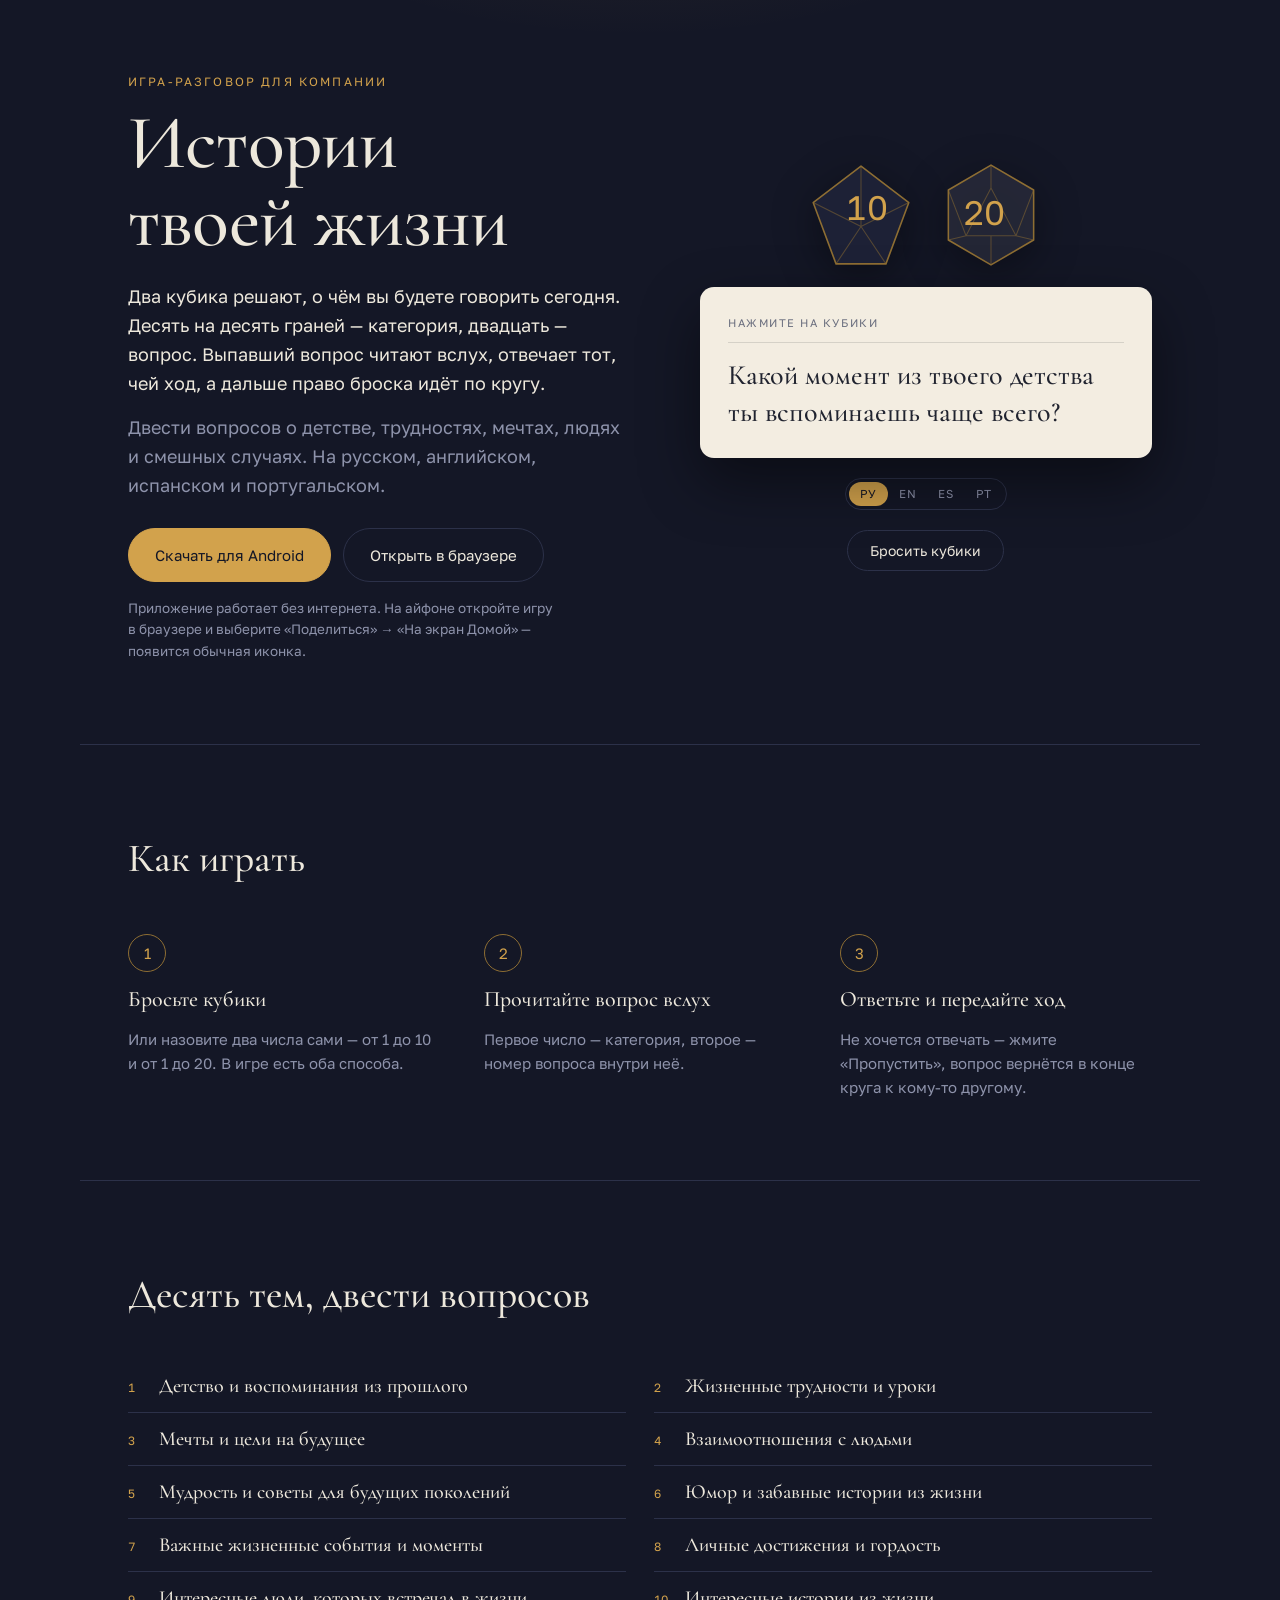
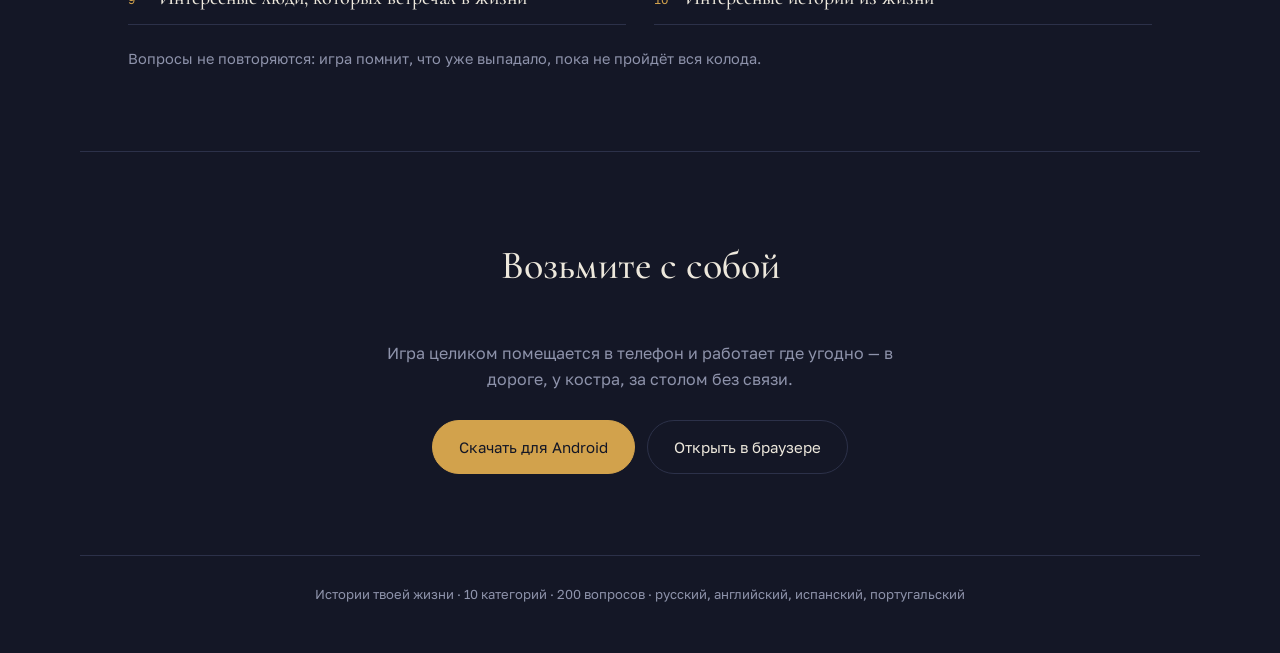
==== index.html @ dcee7ae7 "Лендинг игры «Истории твоей жизни» + веб-версия + APK" ====
<!doctype html>
<html lang="ru">
<head>
<meta charset="utf-8">
<meta name="viewport" content="width=device-width, initial-scale=1">
<meta name="theme-color" content="#141726">
<title>Истории твоей жизни — игра-разговор для компании</title>
<meta name="description" content="Настольная игра-разговор: 10 категорий, 200 вопросов, четыре языка. Бросьте кубики и узнайте друг друга по-настоящему.">
<meta property="og:title" content="Истории твоей жизни">
<meta property="og:description" content="Игра-разговор для компании: 10 категорий, 200 вопросов, четыре языка.">
<meta property="og:type" content="website">
<style>
/* Шрифты лежат рядом с приложением — оно работает без интернета. */

@font-face {
  font-family: 'Cormorant Garamond';
  font-style: normal;
  font-weight: 500;
  font-display: swap;
  src: url([data-uri]) format('woff2');
  unicode-range: U+0301, U+0400-045F, U+0490-0491, U+04B0-04B1, U+2116;
}

@font-face {
  font-family: 'Cormorant Garamond';
  font-style: normal;
  font-weight: 500;
  font-display: swap;
  src: url([data-uri]) format('woff2');
  unicode-range: U+0000-00FF, U+0131, U+0152-0153, U+02BB-02BC, U+02C6, U+02DA, U+02DC, U+0304, U+0308, U+0329, U+2000-206F, U+20AC, U+2122, U+2191, U+2193, U+2212, U+2215, U+FEFF, U+FFFD;
}

@font-face {
  font-family: 'Golos Text';
  font-style: normal;
  font-weight: 400;
  font-display: swap;
  src: url([data-uri]) format('woff2');
  unicode-range: U+0301, U+0400-045F, U+0490-0491, U+04B0-04B1, U+2116;
}

@font-face {
  font-family: 'Golos Text';
  font-style: normal;
  font-weight: 400;
  font-display: swap;
  src: url([data-uri]) format('woff2');
  unicode-range: U+0000-00FF, U+0131, U+0152-0153, U+02BB-02BC, U+02C6, U+02DA, U+02DC, U+0304, U+0308, U+0329, U+2000-206F, U+20AC, U+2122, U+2191, U+2193, U+2212, U+2215, U+FEFF, U+FFFD;
}

@font-face {
  font-family: 'Golos Text';
  font-style: normal;
  font-weight: 500;
  font-display: swap;
  src: url([data-uri]) format('woff2');
  unicode-range: U+0301, U+0400-045F, U+0490-0491, U+04B0-04B1, U+2116;
}

@font-face {
  font-family: 'Golos Text';
  font-style: normal;
  font-weight: 500;
  font-display: swap;
  src: url([data-uri]) format('woff2');
  unicode-range: U+0000-00FF, U+0131, U+0152-0153, U+02BB-02BC, U+02C6, U+02DA, U+02DC, U+0304, U+0308, U+0329, U+2000-206F, U+20AC, U+2122, U+2191, U+2193, U+2212, U+2215, U+FEFF, U+FFFD;
}

/* Лендинг игры: тот же мир, что и в приложении — ночной индиго и латунь */

:root {
  --bg:        #141726;
  --bg-2:      #1D2136;
  --line:      #2C3149;
  --text:      #EDE8DC;
  --muted:     #8E93AB;
  --brass:     #D2A24C;
  --brass-dim: #8E6E33;
  --paper:     #F3EDE1;
  --ink:       #20232F;
  --ink-soft:  #6A6E7E;

  --f-display: "Cormorant Garamond", Georgia, "Times New Roman", serif;
  --f-ui: "Golos Text", -apple-system, "Segoe UI", Roboto, sans-serif;

  --wrap: 1120px;
  --pad: clamp(20px, 5vw, 48px);
}

* { box-sizing: border-box; }

body {
  margin: 0;
  background: var(--bg);
  color: var(--text);
  font-family: var(--f-ui);
  font-size: 16px;
  line-height: 1.6;
  -webkit-font-smoothing: antialiased;
}

img, svg { max-width: 100%; }

h1, h2, h3 { font-family: var(--f-display); font-weight: 500; text-wrap: balance; margin: 0; }

.btn {
  display: inline-block;
  padding: 14px 26px;
  border: 1px solid var(--line);
  border-radius: 999px;
  color: var(--text);
  background: transparent;
  font-family: inherit;
  font-size: 15px;
  text-decoration: none;
  cursor: pointer;
  transition: border-color .2s, background .2s, color .2s;
}
.btn:hover { border-color: var(--brass-dim); }

.btn--main {
  background: var(--brass);
  border-color: var(--brass);
  color: var(--bg);
}
.btn--main:hover { background: color-mix(in oklab, var(--brass) 88%, white); }

:where(a, button):focus-visible { outline: 2px solid var(--brass); outline-offset: 3px; }

/* ===================== Первый экран ===================== */

.hero {
  max-width: var(--wrap);
  margin: 0 auto;
  padding: clamp(40px, 8vh, 88px) var(--pad) clamp(48px, 9vh, 96px);
  display: grid;
  gap: clamp(36px, 6vw, 72px);
  grid-template-columns: 1fr;
  align-items: center;
  position: relative;
}

.hero::before {
  content: "";
  position: absolute;
  inset: -30% -10% auto -10%;
  height: 80vh;
  background: radial-gradient(50% 50% at 50% 0%, color-mix(in oklab, var(--brass) 14%, transparent), transparent 72%);
  pointer-events: none;
  z-index: -1;
}

@media (min-width: 900px) {
  .hero { grid-template-columns: 1.05fr .95fr; }
}

.eyebrow {
  margin: 0 0 14px;
  font-size: 12px;
  letter-spacing: .18em;
  text-transform: uppercase;
  color: var(--brass);
}

.hero h1 {
  font-size: clamp(42px, 8vw, 76px);
  line-height: 1.02;
  letter-spacing: -.01em;
  margin-bottom: 22px;
}

.lede {
  margin: 0 0 16px;
  font-size: clamp(16px, 1.9vw, 18px);
  max-width: 34em;
}
.lede--quiet { color: var(--muted); }

.cta {
  display: flex;
  flex-wrap: wrap;
  gap: 12px;
  margin-top: 28px;
}
.cta--center { justify-content: center; }

.note {
  margin: 16px 0 0;
  font-size: 13.5px;
  color: var(--muted);
  max-width: 32em;
}

/* ===================== Живая проба ===================== */

.demo {
  display: grid;
  justify-items: center;
  gap: 20px;
}

.demo__dice {
  position: relative;
  display: flex;
  gap: 26px;
  cursor: pointer;
}

.die { width: clamp(84px, 16vw, 104px); height: auto; display: block; filter: drop-shadow(0 10px 22px rgba(0,0,0,.4)); }
.die__face { fill: var(--bg-2); stroke: var(--brass-dim); stroke-width: 1.5; stroke-linejoin: round; }
.die__edge { fill: none; stroke: var(--brass-dim); stroke-width: 1; opacity: .5; stroke-linejoin: round; }
.die--q .die__face { fill: color-mix(in oklab, var(--bg-2) 82%, var(--brass) 6%); }

.demo__num {
  position: absolute;
  top: 42%;
  left: 25%;
  transform: translate(-50%, -50%);
  font-size: clamp(26px, 5vw, 34px);
  color: var(--brass);
  font-variant-numeric: tabular-nums;
  pointer-events: none;
}
.demo__num--q { left: 75%; top: 47%; }

@keyframes shake {
  0%   { transform: translateY(0) rotate(0deg); }
  25%  { transform: translateY(-9px) rotate(-7deg); }
  50%  { transform: translateY(2px) rotate(6deg); }
  75%  { transform: translateY(-5px) rotate(-3deg); }
  100% { transform: translateY(0) rotate(0deg); }
}
.is-rolling .die { animation: shake .34s ease-in-out infinite; }
.is-rolling .die--q { animation-delay: .07s; }

.card {
  width: min(100%, 30rem);
  background: var(--paper);
  color: var(--ink);
  border-radius: 14px;
  padding: clamp(20px, 3vw, 28px);
  box-shadow: 0 24px 60px rgba(0,0,0,.45);
  display: grid;
  gap: 14px;
  animation: deal .45s cubic-bezier(.2,.8,.25,1) both;
}

@keyframes deal {
  from { opacity: 0; transform: translateY(20px) rotate(-1deg); }
  to   { opacity: 1; transform: none; }
}

.card__head {
  display: flex;
  align-items: baseline;
  justify-content: space-between;
  gap: 12px;
  padding-bottom: 12px;
  border-bottom: 1px solid color-mix(in oklab, var(--ink) 14%, transparent);
}
.card__cat { font-size: 11px; letter-spacing: .14em; text-transform: uppercase; color: var(--ink-soft); line-height: 1.4; }
.card__nums { font-size: 12px; color: var(--ink-soft); font-variant-numeric: tabular-nums; white-space: nowrap; }
.card__q { margin: 0; font-family: var(--f-display); font-size: clamp(22px, 3vw, 28px); line-height: 1.3; }

.demo__langs { display: inline-flex; padding: 3px; border: 1px solid var(--line); border-radius: 999px; }
.demo__lang {
  padding: 5px 11px;
  border: 0;
  border-radius: 999px;
  background: transparent;
  color: var(--muted);
  font-family: inherit;
  font-size: 11.5px;
  letter-spacing: .06em;
  cursor: pointer;
}
.demo__lang.is-on { background: var(--brass); color: var(--bg); }

.btn--roll { padding: 11px 22px; font-size: 14px; }

/* ===================== Секции ===================== */

section {
  max-width: var(--wrap);
  margin: 0 auto;
  padding: clamp(48px, 9vh, 96px) var(--pad);
  border-top: 1px solid var(--line);
}

section h2 {
  font-size: clamp(28px, 4.4vw, 40px);
  margin-bottom: clamp(28px, 4vw, 44px);
}

.steps {
  list-style: none;
  margin: 0;
  padding: 0;
  display: grid;
  gap: clamp(24px, 4vw, 44px);
  grid-template-columns: 1fr;
}
@media (min-width: 760px) { .steps { grid-template-columns: repeat(3, 1fr); } }

.steps li { display: grid; gap: 10px; align-content: start; }

.steps__n {
  display: grid;
  place-items: center;
  width: 38px; height: 38px;
  border: 1px solid var(--brass-dim);
  border-radius: 999px;
  color: var(--brass);
  font-size: 15px;
}
.steps h3 { font-size: 22px; }
.steps p { margin: 0; color: var(--muted); font-size: 15px; }

.cats__list {
  list-style: none;
  margin: 0 0 22px;
  padding: 0;
  display: grid;
  gap: 10px 28px;
  grid-template-columns: 1fr;
  counter-reset: cat;
}
@media (min-width: 700px) { .cats__list { grid-template-columns: 1fr 1fr; } }

.cats__list li {
  counter-increment: cat;
  display: flex;
  gap: 14px;
  align-items: baseline;
  padding-bottom: 10px;
  border-bottom: 1px solid var(--line);
  font-size: clamp(17px, 2.2vw, 20px);
  font-family: var(--f-display);
}
.cats__list li::before {
  content: counter(cat);
  color: var(--brass);
  font-family: var(--f-ui);
  font-size: 12px;
  font-variant-numeric: tabular-nums;
  min-width: 1.4em;
}

.cats__note { margin: 0; color: var(--muted); font-size: 14.5px; }

.closing { text-align: center; }
.closing p { color: var(--muted); max-width: 34em; margin: 0 auto; }

footer {
  max-width: var(--wrap);
  margin: 0 auto;
  padding: 28px var(--pad) 48px;
  border-top: 1px solid var(--line);
  color: var(--muted);
  font-size: 13px;
  text-align: center;
}
footer p { margin: 0; }

@media (prefers-reduced-motion: reduce) {
  * { animation-duration: .01ms !important; animation-iteration-count: 1 !important; transition-duration: .01ms !important; }
}

</style>
</head>
<body>

<header class="hero">
  <div class="hero__text">
    <p class="eyebrow">Игра-разговор для компании</p>
    <h1>Истории твоей&nbsp;жизни</h1>
    <p class="lede">
      Два кубика решают, о чём вы будете говорить сегодня. Десять на десять граней —
      категория, двадцать — вопрос. Выпавший вопрос читают вслух, отвечает тот, чей ход,
      а дальше право броска идёт по кругу.
    </p>
    <p class="lede lede--quiet">
      Двести вопросов о детстве, трудностях, мечтах, людях и смешных случаях.
      На русском, английском, испанском и португальском.
    </p>

    <div class="cta">
      <a class="btn btn--main" href="life-story-game.apk" download>Скачать для Android</a>
      <a class="btn" href="play/">Открыть в браузере</a>
    </div>
    <p class="note">
      Приложение работает без интернета. На айфоне откройте игру в браузере
      и выберите «Поделиться» → «На экран Домой» — появится обычная иконка.
    </p>
  </div>

  <!-- Живая проба: те же кубики, что и в игре -->
  <div class="demo">
    <div class="demo__dice" id="dice">
      <svg class="die" viewBox="0 0 100 100" aria-hidden="true">
        <path class="die__face" d="M50 3 L96 38 L74 97 L26 97 L4 38 Z"/>
        <path class="die__edge" d="M50 3 L50 61 M4 38 L50 61 L96 38 M26 97 L50 61 L74 97"/>
      </svg>
      <span class="demo__num" id="n1">10</span>
      <svg class="die die--q" viewBox="0 0 100 100" aria-hidden="true">
        <path class="die__face" d="M50 2 L91 26 L91 74 L50 98 L9 74 L9 26 Z"/>
        <path class="die__edge" d="M50 24 L74 70 L26 70 Z M50 2 L50 24 M91 26 L74 70 M91 74 L74 70 M50 98 L50 70 M9 74 L26 70 M9 26 L26 70"/>
      </svg>
      <span class="demo__num demo__num--q" id="n2">20</span>
    </div>

    <article class="card" id="card">
      <div class="card__head">
        <span class="card__cat" id="cat">Нажмите на кубики</span>
        <span class="card__nums" id="nums"></span>
      </div>
      <p class="card__q" id="q">Какой момент из твоего детства ты вспоминаешь чаще всего?</p>
    </article>

    <div class="demo__langs" id="langs">
      <button class="demo__lang is-on" data-lang="ru" type="button">РУ</button>
      <button class="demo__lang" data-lang="en" type="button">EN</button>
      <button class="demo__lang" data-lang="es" type="button">ES</button>
      <button class="demo__lang" data-lang="pt" type="button">PT</button>
    </div>
    <button class="btn btn--roll" id="roll" type="button">Бросить кубики</button>
  </div>
</header>

<main>

<section class="how">
  <h2>Как играть</h2>
  <ol class="steps">
    <li>
      <span class="steps__n">1</span>
      <h3>Бросьте кубики</h3>
      <p>Или назовите два числа сами — от 1 до 10 и от 1 до 20. В игре есть оба способа.</p>
    </li>
    <li>
      <span class="steps__n">2</span>
      <h3>Прочитайте вопрос вслух</h3>
      <p>Первое число — категория, второе — номер вопроса внутри неё.</p>
    </li>
    <li>
      <span class="steps__n">3</span>
      <h3>Ответьте и передайте ход</h3>
      <p>Не хочется отвечать — жмите «Пропустить», вопрос вернётся в конце круга к кому-то другому.</p>
    </li>
  </ol>
</section>

<section class="cats">
  <h2>Десять тем, двести вопросов</h2>
  <ul class="cats__list" id="cats"></ul>
  <p class="cats__note">Вопросы не повторяются: игра помнит, что уже выпадало, пока не пройдёт вся колода.</p>
</section>

<section class="closing">
  <h2>Возьмите с собой</h2>
  <p>Игра целиком помещается в телефон и работает где угодно — в дороге, у костра, за столом без связи.</p>
  <div class="cta cta--center">
    <a class="btn btn--main" href="life-story-game.apk" download>Скачать для Android</a>
    <a class="btn" href="play/">Открыть в браузере</a>
  </div>
</section>

</main>

<footer>
  <p>Истории твоей жизни · 10 категорий · 200 вопросов · русский, английский, испанский, португальский</p>
</footer>

<script>
// Живая проба на лендинге: те же кубики, что и в игре
(function () {
  var DEMO = [{"cat":{"ru":"Детство и воспоминания из прошлого","en":"Childhood and Memories from the Past","es":"Infancia y recuerdos del pasado","pt":"Infância e memórias do passado"},"qs":[{"n":1,"ru":"Какой момент из твоего детства ты вспоминаешь чаще всего?","en":"What moment from your childhood do you remember most often?","es":"¿Qué momento de tu infancia recuerdas con más frecuencia?","pt":"Qual momento da sua infância você lembra com mais frequência?"},{"n":8,"ru":"Какой школьный предмет ты любил больше всего и почему?","en":"Which school subject did you like the most and why?","es":"¿Qué materia escolar te gustaba más y por qué?","pt":"Qual matéria da escola você mais gostava e por quê?"},{"n":15,"ru":"Какой был твой самый первый успех или победа?","en":"What was your very first success or victory?","es":"¿Cuál fue tu primer éxito o tu primera victoria?","pt":"Qual foi o seu primeiro sucesso ou a sua primeira vitória?"}]},{"cat":{"ru":"Жизненные трудности и уроки","en":"Life Challenges and Lessons","es":"Dificultades y lecciones de la vida","pt":"Dificuldades e lições da vida"},"qs":[{"n":1,"ru":"Какой самый сложный период в жизни ты прошел и чему он тебя научил?","en":"What was the hardest period in your life, and what did it teach you?","es":"¿Cuál fue la etapa más difícil de tu vida y qué te enseñó?","pt":"Qual foi o período mais difícil da sua vida e o que ele lhe ensinou?"},{"n":8,"ru":"Что помогает тебе сохранять надежду, когда все кажется сложным?","en":"What helps you keep hope when everything feels difficult?","es":"¿Qué te ayuda a mantener la esperanza cuando todo parece difícil?","pt":"O que ajuda você a manter a esperança quando tudo parece difícil?"},{"n":15,"ru":"Есть ли у тебя ритуалы, которые помогают восстанавливаться после трудностей?","en":"Do you have any rituals that help you recover after hard times?","es":"¿Tienes rituales que te ayudan a recuperarte después de las dificultades?","pt":"Você tem rituais que ajudam a se recuperar depois das dificuldades?"}]},{"cat":{"ru":"Мечты и цели на будущее","en":"Dreams and Goals for the Future","es":"Sueños y metas para el futuro","pt":"Sonhos e metas para o futuro"},"qs":[{"n":1,"ru":"Есть ли мечта, которую ты лелеешь много лет?","en":"Do you have a dream you’ve cherished for many years?","es":"¿Hay algún sueño que llevas guardando muchos años?","pt":"Existe um sonho que você guarda há muitos anos?"},{"n":8,"ru":"Как ты выбираешь, на чём сосредоточиться?","en":"How do you choose what to focus on?","es":"¿Cómo eliges en qué concentrarte?","pt":"Como você escolhe em que se concentrar?"},{"n":15,"ru":"Какой вклад ты хочешь оставить после себя?","en":"What contribution would you like to leave behind?","es":"¿Qué huella quieres dejar detrás de ti?","pt":"Que marca você quer deixar depois de si?"}]},{"cat":{"ru":"Взаимоотношения с людьми","en":"Relationships with People","es":"Relaciones con las personas","pt":"Relações com as pessoas"},"qs":[{"n":1,"ru":"Какие качества ты ценишь в друзьях больше всего?","en":"What qualities do you value most in friends?","es":"¿Qué cualidades valoras más en los amigos?","pt":"Que qualidades você mais valoriza nos amigos?"},{"n":8,"ru":"Есть ли у тебя близкий друг, которому ты можешь доверить всё?","en":"Do you have a close friend you can tell everything to?","es":"¿Tienes un amigo cercano a quien puedes confiarle todo?","pt":"Você tem um amigo próximo a quem pode confiar tudo?"},{"n":15,"ru":"Что для тебя значит поддержка от близких людей?","en":"What does support from your loved ones mean to you?","es":"¿Qué significa para ti el apoyo de tus seres queridos?","pt":"O que significa para você o apoio das pessoas próximas?"}]},{"cat":{"ru":"Мудрость и советы для будущих поколений","en":"Wisdom and Advice for Future Generations","es":"Sabiduría y consejos para las futuras generaciones","pt":"Sabedoria e conselhos para as futuras gerações"},"qs":[{"n":1,"ru":"Какой совет ты бы хотел передать своим детям?","en":"What advice would you like to pass on to your children?","es":"¿Qué consejo te gustaría transmitirles a tus hijos?","pt":"Que conselho você gostaria de passar para os seus filhos?"},{"n":8,"ru":"Что, по твоему мнению, самое главное в жизни?","en":"What do you think is the most important thing in life?","es":"¿Qué es, en tu opinión, lo más importante en la vida?","pt":"O que, na sua opinião, é o mais importante na vida?"},{"n":15,"ru":"Как ты думаешь, что делает человека по-настоящему сильным?","en":"What do you think makes a person truly strong?","es":"¿Qué crees que hace a una persona verdaderamente fuerte?","pt":"O que você acha que torna uma pessoa verdadeiramente forte?"}]},{"cat":{"ru":"Юмор и забавные истории из жизни","en":"Humor and Funny Stories from Life","es":"Humor e historias divertidas de la vida","pt":"Humor e histórias engraçadas da vida"},"qs":[{"n":1,"ru":"Какая самая забавная ситуация случалась с тобой в путешествиях?","en":"What is the funniest situation that has happened to you while traveling?","es":"¿Cuál fue la situación más graciosa que te pasó viajando?","pt":"Qual foi a situação mais engraçada que aconteceu com você viajando?"},{"n":8,"ru":"Какой самый смешной подарок ты когда-либо получал?","en":"What is the funniest gift you’ve ever received?","es":"¿Cuál fue el regalo más gracioso que has recibido?","pt":"Qual foi o presente mais engraçado que você já recebeu?"},{"n":15,"ru":"Какая шутка из кино тебе больше всего нравится?","en":"What joke from a movie do you like the most?","es":"¿Cuál es la broma de película que más te gusta?","pt":"Qual é a piada de filme de que você mais gosta?"}]},{"cat":{"ru":"Важные жизненные события и моменты","en":"Important Life Events and Moments","es":"Acontecimientos y momentos importantes de la vida","pt":"Acontecimentos e momentos importantes da vida"},"qs":[{"n":1,"ru":"Какое событие стало переломным в твоей жизни?","en":"Which event became a turning point in your life?","es":"¿Qué acontecimiento marcó un antes y un después en tu vida?","pt":"Que acontecimento dividiu a sua vida em antes e depois?"},{"n":8,"ru":"Какая встреча с человеком оказалась для тебя важной?","en":"Which meeting with a person turned out to be important for you?","es":"¿Qué encuentro con una persona resultó importante para ti?","pt":"Que encontro com uma pessoa foi importante para você?"},{"n":15,"ru":"Какой момент жизни ты хотел бы пережить снова?","en":"Which moment in your life would you like to live through again?","es":"¿Qué momento de tu vida te gustaría vivir de nuevo?","pt":"Que momento da sua vida você gostaria de viver de novo?"}]},{"cat":{"ru":"Личные достижения и гордость","en":"Personal Achievements and Pride","es":"Logros personales y orgullo","pt":"Conquistas pessoais e orgulho"},"qs":[{"n":1,"ru":"Какое из своих достижений ты считаешь самым сложным?","en":"Which of your achievements do you consider the most difficult?","es":"¿Cuál de tus logros consideras el más difícil?","pt":"Qual das suas conquistas você considera a mais difícil?"},{"n":8,"ru":"Какое достижение кажется тебе самым неожиданным?","en":"Which achievement feels the most unexpected to you?","es":"¿Qué logro te parece el más inesperado?","pt":"Que conquista parece a mais inesperada para você?"},{"n":15,"ru":"Чем ты гордишься в своей семье?","en":"What are you proud of in your family?","es":"¿De qué te sientes orgulloso en tu familia?","pt":"Do que você se orgulha na sua família?"}]},{"cat":{"ru":"Интересные люди, которых встречал в жизни","en":"Interesting People You’ve Met in Life","es":"Personas interesantes que has conocido en la vida","pt":"Pessoas interessantes que você encontrou na vida"},"qs":[{"n":1,"ru":"Кто из людей, которых ты встретил, оставил на тебя самое большое впечатление?","en":"Which person you’ve met has made the biggest impression on you?","es":"¿Cuál de las personas que has conocido te dejó la impresión más fuerte?","pt":"Qual das pessoas que você conheceu deixou a impressão mais forte?"},{"n":8,"ru":"Есть ли человек, чей жизненный путь ты считаешь образцом?","en":"Is there a person whose life path you consider a model or example?","es":"¿Hay alguien cuyo camino de vida consideras un ejemplo?","pt":"Existe alguém cujo caminho de vida você considera um exemplo?"},{"n":15,"ru":"Кто научил тебя терпению и пониманию?","en":"Who taught you patience and understanding?","es":"¿Quién te enseñó la paciencia y la comprensión?","pt":"Quem ensinou a você a paciência e a compreensão?"}]},{"cat":{"ru":"Интересные истории из жизни","en":"Interesting Stories from Life","es":"Historias interesantes de la vida","pt":"Histórias interessantes da vida"},"qs":[{"n":1,"ru":"Какая самая неожиданная история произошла с тобой в путешествии?","en":"What is the most unexpected story that has happened to you while traveling?","es":"¿Cuál fue la historia más inesperada que viviste en un viaje?","pt":"Qual foi a história mais inesperada que aconteceu com você em uma viagem?"},{"n":8,"ru":"Была ли ситуация, когда случайный разговор изменил твои планы?","en":"Was there a situation when a random conversation changed your plans?","es":"¿Hubo alguna situación en que una conversación casual cambió tus planes?","pt":"Houve alguma situação em que uma conversa casual mudou os seus planos?"},{"n":15,"ru":"Были ли события, когда всё складывалось удивительным образом?","en":"Were there events when everything came together in an amazing way?","es":"¿Hubo acontecimientos en que todo se acomodó de forma asombrosa?","pt":"Houve acontecimentos em que tudo se encaixou de um jeito surpreendente?"}]}];
  var lang = 'ru';
  var rolling = false;

  var $ = function (id) { return document.getElementById(id); };
  var dice = $('dice'), card = $('card'), n1 = $('n1'), n2 = $('n2');

  function rnd(n) { return Math.floor(Math.random() * n); }

  function drawCats() {
    $('cats').innerHTML = DEMO.map(function (d) {
      return '<li>' + d.cat[lang] + '</li>';
    }).join('');
  }

  var current = null;

  function draw() {
    if (!current) return;
    $('cat').textContent = DEMO[current.c - 1].cat[lang];
    $('q').textContent = current.q[lang];
    $('nums').textContent = current.c + ' · ' + current.q.n;
  }

  function roll() {
    if (rolling) return;
    rolling = true;
    document.body.classList.add('is-rolling');

    var c = 1 + rnd(DEMO.length);
    var q = DEMO[c - 1].qs[rnd(DEMO[c - 1].qs.length)];

    var tick = setInterval(function () {
      n1.textContent = 1 + rnd(10);
      n2.textContent = 1 + rnd(20);
    }, 70);

    setTimeout(function () {
      clearInterval(tick);
      document.body.classList.remove('is-rolling');
      rolling = false;
      n1.textContent = c;
      n2.textContent = q.n;
      current = { c: c, q: q };
      card.style.animation = 'none';
      void card.offsetWidth;
      card.style.animation = '';
      draw();
    }, 700);
  }

  $('roll').addEventListener('click', roll);
  dice.addEventListener('click', roll);

  $('langs').addEventListener('click', function (e) {
    var b = e.target.closest('.demo__lang');
    if (!b) return;
    lang = b.getAttribute('data-lang');
    document.querySelectorAll('.demo__lang').forEach(function (el) {
      el.classList.toggle('is-on', el.getAttribute('data-lang') === lang);
    });
    drawCats();
    draw();
  });

  drawCats();
})();
</script>
</body>
</html>
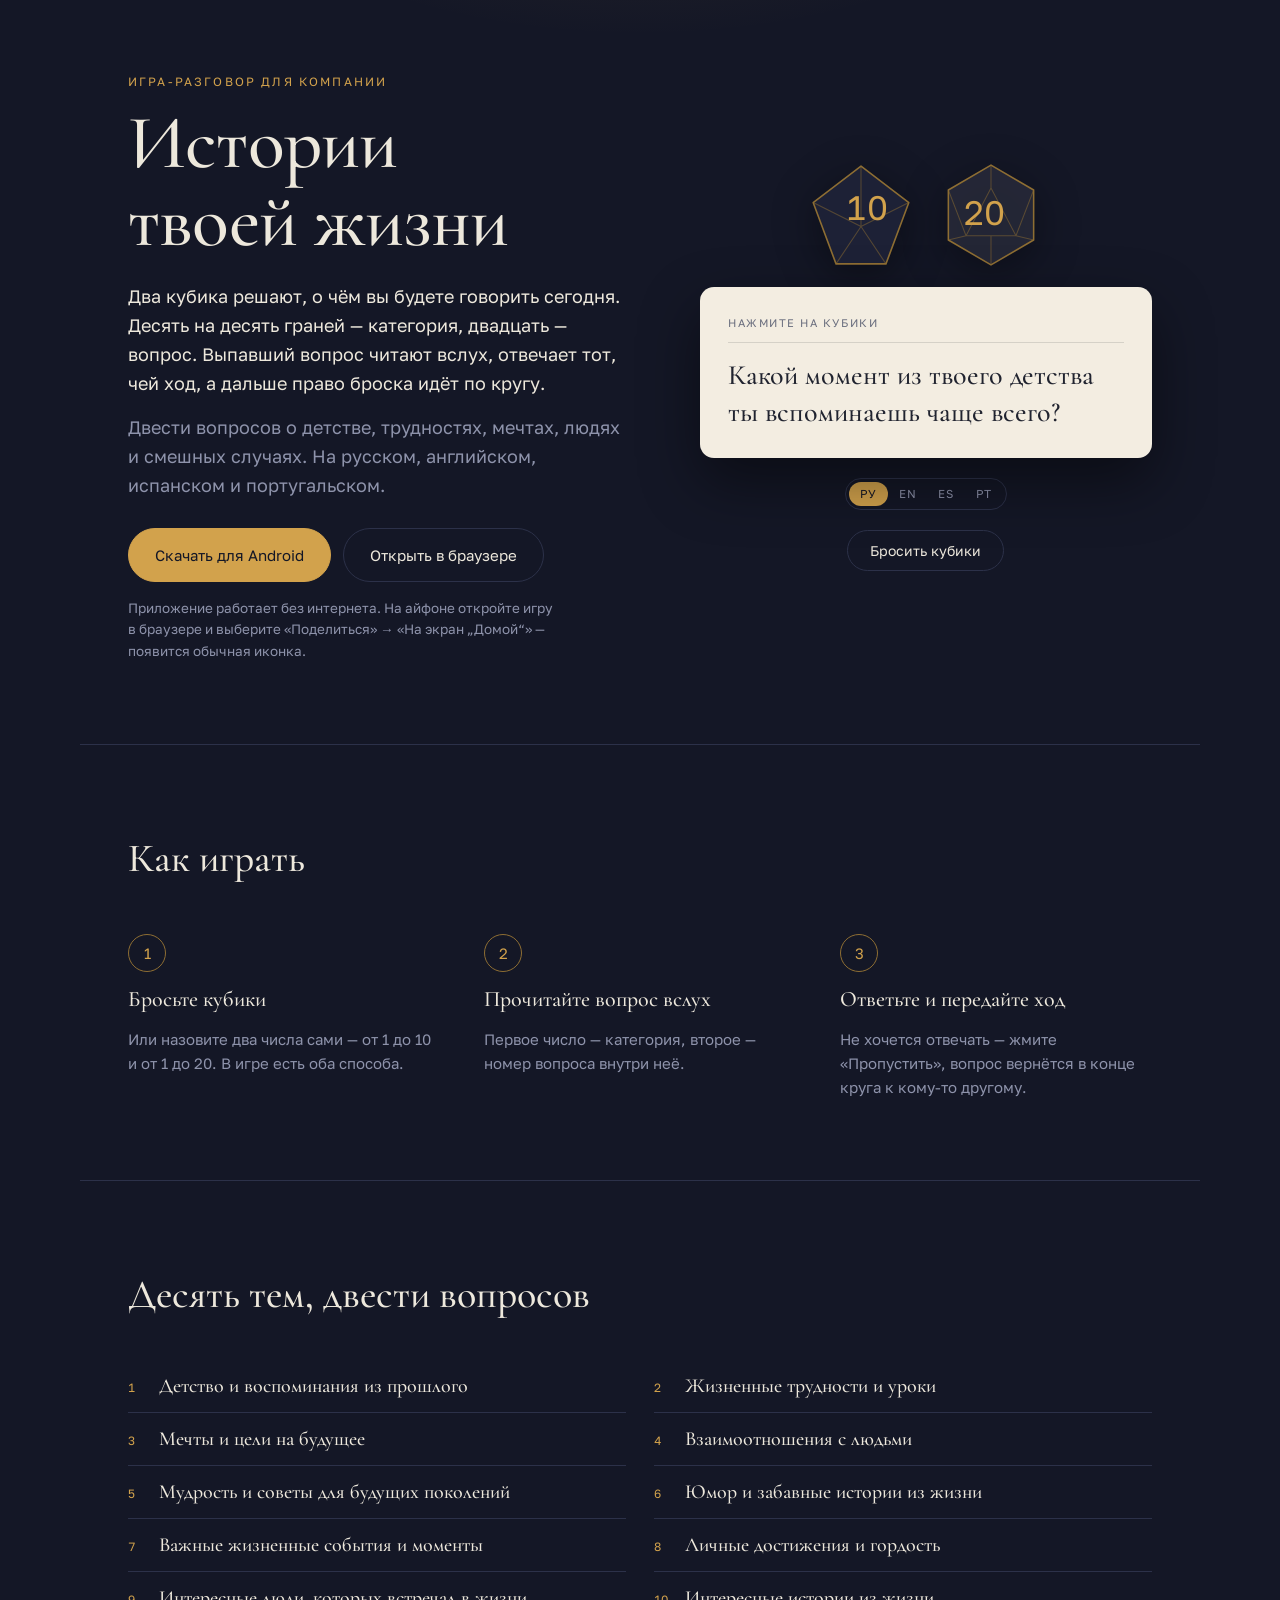
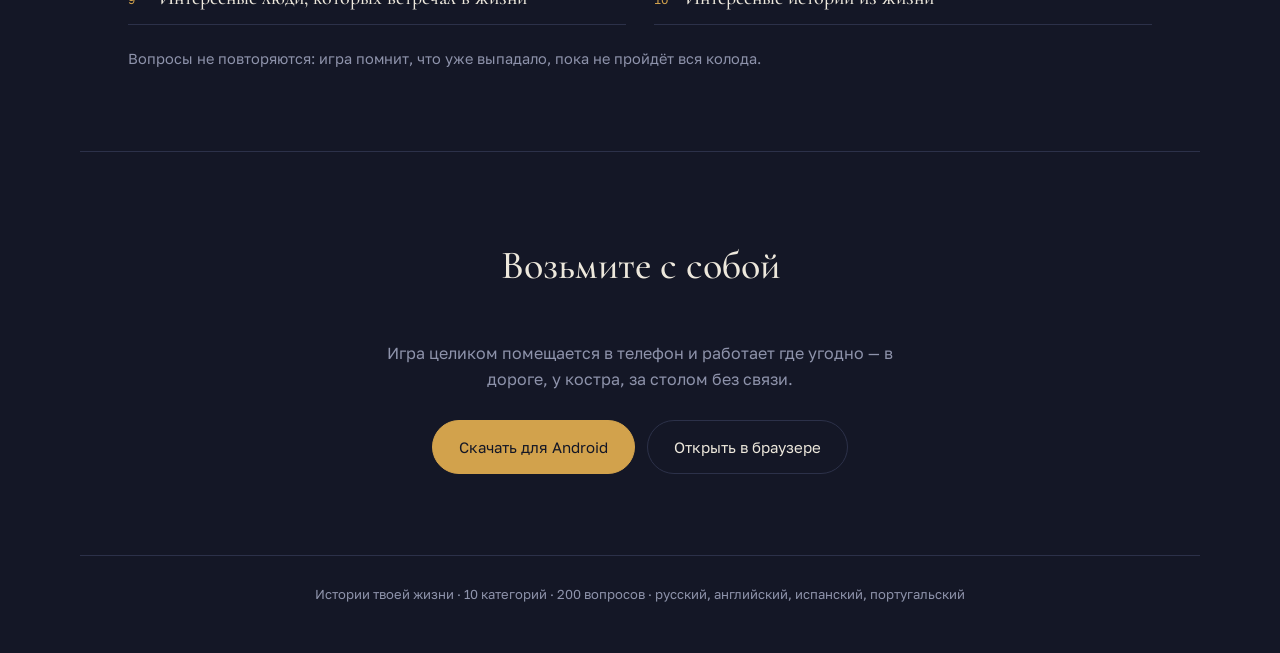
==== commit 716b5ac1: "Кнопки подстраиваются под телефон; подсказка про иконку на айфоне" ====
--- a/index.html
+++ b/index.html
@@ -366,6 +366,33 @@
   * { animation-duration: .01ms !important; animation-iteration-count: 1 !important; transition-duration: .01ms !important; }
 }
 
+/* ===================== Подсказка для айфона ===================== */
+
+.tip {
+  margin-top: 22px;
+  padding: 20px 22px;
+  border: 1px solid var(--brass-dim);
+  border-radius: 14px;
+  background: color-mix(in oklab, var(--bg-2) 88%, var(--brass) 5%);
+  display: grid;
+  gap: 16px;
+  justify-items: start;
+  max-width: 34em;
+}
+
+.tip__steps {
+  margin: 0;
+  padding-left: 1.2em;
+  display: grid;
+  gap: 9px;
+  font-size: 15px;
+}
+.tip__steps b { color: var(--brass); font-weight: 500; }
+
+.tip__note { margin: 0; font-size: 13px; color: var(--muted); }
+
+[hidden] { display: none !important; }
+
 </style>
 </head>
 <body>
@@ -385,12 +412,24 @@
     </p>
 
     <div class="cta">
-      <a class="btn btn--main" href="life-story-game.apk" download>Скачать для Android</a>
-      <a class="btn" href="play/">Открыть в браузере</a>
+      <a class="btn btn--main" id="cta-main" href="life-story-game.apk" download>Скачать для Android</a>
+      <a class="btn" id="cta-alt" href="play/">Открыть в браузере</a>
     </div>
-    <p class="note">
+
+    <!-- Раскрывается на айфоне: скачивать там нечего, нужна иконка на рабочем столе -->
+    <div class="tip" id="tip" hidden>
+      <ol class="tip__steps">
+        <li>Внизу экрана нажмите <b>Поделиться</b> — квадрат со стрелкой вверх</li>
+        <li>Пролистайте список вниз до пункта <b>«На экран „Домой“»</b></li>
+        <li>Запускайте игру с рабочего стола — дальше интернет не нужен</li>
+      </ol>
+      <a class="btn btn--main" href="play/">Открыть игру</a>
+      <p class="tip__note">Откройте эту страницу в Safari — в других браузерах пункта «На экран „Домой“» нет.</p>
+    </div>
+
+    <p class="note" id="note">
       Приложение работает без интернета. На айфоне откройте игру в браузере
-      и выберите «Поделиться» → «На экран Домой» — появится обычная иконка.
+      и выберите «Поделиться» → «На экран „Домой“» — появится обычная иконка.
     </p>
   </div>
 
@@ -460,8 +499,8 @@
   <h2>Возьмите с собой</h2>
   <p>Игра целиком помещается в телефон и работает где угодно — в дороге, у костра, за столом без связи.</p>
   <div class="cta cta--center">
-    <a class="btn btn--main" href="life-story-game.apk" download>Скачать для Android</a>
-    <a class="btn" href="play/">Открыть в браузере</a>
+    <a class="btn btn--main" id="cta2-main" href="life-story-game.apk" download>Скачать для Android</a>
+    <a class="btn" id="cta2-alt" href="play/">Открыть в браузере</a>
   </div>
 </section>
 
@@ -480,6 +519,43 @@
 
   var $ = function (id) { return document.getElementById(id); };
   var dice = $('dice'), card = $('card'), n1 = $('n1'), n2 = $('n2');
+
+  // Кнопки подстраиваются под телефон, с которого зашли.
+  // На айфоне скачивать нечего — там приложение появляется как иконка с рабочего стола.
+  var ua = navigator.userAgent || '';
+  var isIOS = /iPad|iPhone|iPod/.test(ua) ||
+              (navigator.platform === 'MacIntel' && navigator.maxTouchPoints > 1);
+  var isAndroid = /Android/.test(ua);
+
+  function asApk(el, text) {
+    el.textContent = text;
+    el.setAttribute('href', 'life-story-game.apk');
+    el.setAttribute('download', '');
+  }
+  function asLink(el, text, href) {
+    el.textContent = text;
+    el.setAttribute('href', href);
+    el.removeAttribute('download');
+  }
+
+  if (isIOS) {
+    var main = $('cta-main');
+    asLink(main, 'Установить на iPhone', '#');
+    main.addEventListener('click', function (e) {
+      e.preventDefault();
+      $('tip').hidden = false;
+      main.hidden = true;
+    });
+    asApk($('cta-alt'), 'Скачать для Android');
+    asLink($('cta2-main'), 'Открыть игру', 'play/');
+    asApk($('cta2-alt'), 'Скачать для Android');
+    $('note').textContent = 'Игра работает без интернета. Первый запуск сделайте при связи — ' +
+      'приложение сохранит себя в телефон, дальше сеть не нужна.';
+  } else if (isAndroid) {
+    asLink($('cta-alt'), 'Играть без установки', 'play/');
+    $('note').textContent = 'Приложение работает без интернета. Телефон предупредит, что файл не из ' +
+      'Google Play — это обычное предупреждение для любых приложений мимо магазина.';
+  }
 
   function rnd(n) { return Math.floor(Math.random() * n); }
 
